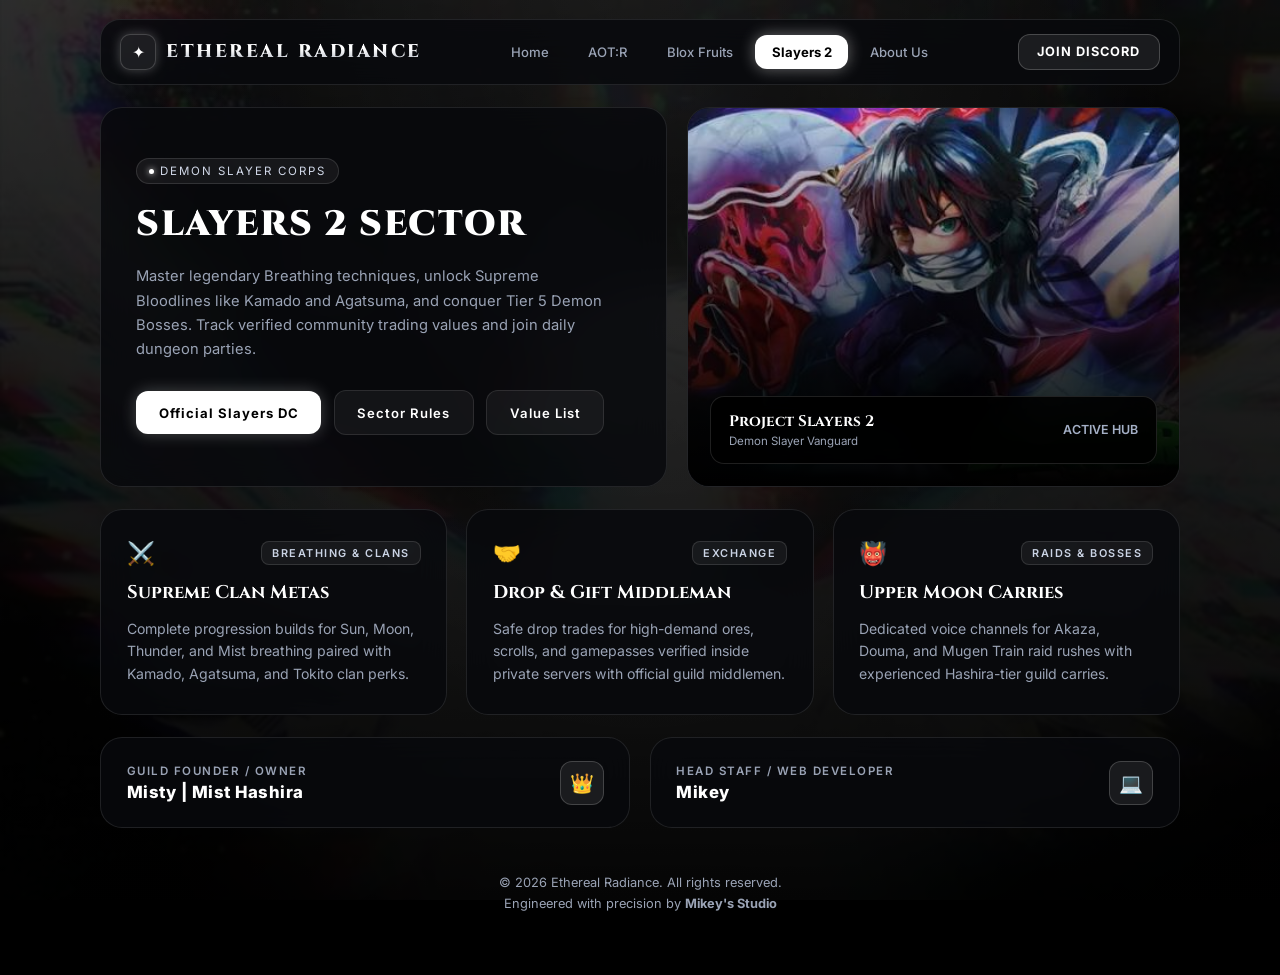
==== slayer2.html @ 4329088b "Add files via upload" ====
<!DOCTYPE html>
<html lang="en">
<head>
  <meta charset="UTF-8">
  <meta name="viewport" content="width=device-width, initial-scale=1.0">
  <title>Slayers 2 | Ethereal Radiance</title>
  <link rel="preconnect" href="https://fonts.googleapis.com">
  <link rel="preconnect" href="https://fonts.gstatic.com" crossorigin>
  <link href="https://fonts.googleapis.com/css2?family=Cinzel:wght@600;700;900&family=Inter:wght@300;400;500;600;700&display=swap" rel="stylesheet">
  <link rel="stylesheet" href="style.css">
</head>
<body>

  <div class="wrapper">
    <!-- Navbar -->
    <nav>
      <a href="index.html" class="brand">
        <div class="brand-icon">✦</div>
        <div class="brand-title">ETHEREAL RADIANCE</div>
      </a>

      <div class="nav-links">
        <a href="index.html" class="nav-link">Home</a>
        <a href="aotr.html" class="nav-link">AOT:R</a>
        <a href="bloxfruits.html" class="nav-link">Blox Fruits</a>
        <a href="slayer2.html" class="nav-link active">Slayers 2</a>
        <a href="about.html" class="nav-link">About Us</a>
      </div>

      <a href="https://discord.gg/" target="_blank" class="nav-cta">JOIN DISCORD</a>
    </nav>

    <!-- Bento Hero -->
    <div class="hero-bento">
      <div class="card hero-content">
        <div class="hero-tag"><span></span> Demon Slayer Corps</div>
        <h1 class="hero-title">Slayers 2 Sector</h1>
        <p class="hero-desc">
          Master legendary Breathing techniques, unlock Supreme Bloodlines like Kamado and Agatsuma, and conquer Tier 5 Demon Bosses. Track verified community trading values and join daily dungeon parties.
        </p>

        <div class="btn-row">
          <a href="https://discord.gg/projectslayers" target="_blank" class="btn-primary">Official Slayers DC</a>
          <button class="btn-glass" onclick="openModal('slayerRulesModal')">Sector Rules</button>
          <a href="https://project-slayers.fandom.com/wiki/Trading_Value_List" target="_blank" class="btn-glass">Value List</a>
        </div>
      </div>

      <div class="card hero-visual">
        <img src="slayer2.jpg" alt="Slayers 2 Division" class="hero-img">
        <div class="hero-gradient"></div>
        <div class="visual-footer">
          <div>
            <div class="visual-badge-title">Project Slayers 2</div>
            <div class="visual-badge-sub">Demon Slayer Vanguard</div>
          </div>
          <span style="font-size: 0.78rem; font-weight: 600; color: #a4b0c6;">ACTIVE HUB</span>
        </div>
      </div>
    </div>

    <!-- 3 Bottom Cards -->
    <div class="bottom-bento">
      <div class="card feature-card">
        <div class="feature-head">
          <span style="font-size: 1.4rem;">⚔️</span>
          <span class="feature-badge">BREATHING & CLANS</span>
        </div>
        <h3 class="feature-title">Supreme Clan Metas</h3>
        <p class="feature-desc">Complete progression builds for Sun, Moon, Thunder, and Mist breathing paired with Kamado, Agatsuma, and Tokito clan perks.</p>
      </div>

      <div class="card feature-card">
        <div class="feature-head">
          <span style="font-size: 1.4rem;">🤝</span>
          <span class="feature-badge">EXCHANGE</span>
        </div>
        <h3 class="feature-title">Drop & Gift Middleman</h3>
        <p class="feature-desc">Safe drop trades for high-demand ores, scrolls, and gamepasses verified inside private servers with official guild middlemen.</p>
      </div>

      <div class="card feature-card">
        <div class="feature-head">
          <span style="font-size: 1.4rem;">👹</span>
          <span class="feature-badge">RAIDS & BOSSES</span>
        </div>
        <h3 class="feature-title">Upper Moon Carries</h3>
        <p class="feature-desc">Dedicated voice channels for Akaza, Douma, and Mugen Train raid rushes with experienced Hashira-tier guild carries.</p>
      </div>
    </div>

    <!-- Leadership Row -->
    <div class="staff-row">
      <div class="card staff-box">
        <div class="staff-info">
          <div class="staff-role">Guild Founder / Owner</div>
          <div class="staff-name">Misty | Mist Hashira</div>
        </div>
        <div class="staff-avatar">👑</div>
      </div>

      <div class="card staff-box">
        <div class="staff-info">
          <div class="staff-role">Head Staff / Web Developer</div>
          <div class="staff-name">Mikey</div>
        </div>
        <div class="staff-avatar">💻</div>
      </div>
    </div>

    <footer>
      <p>© 2026 Ethereal Radiance. All rights reserved.</p>
      <p style="margin-top: 6px;">Engineered with precision by <strong>Mikey's Studio</strong></p>
    </footer>
  </div>

  <!-- Slayers 2 Rules Modal -->
  <div class="modal-overlay" id="slayerRulesModal">
    <div class="modal-box">
      <div class="modal-header">
        <div class="modal-title">Slayers 2 Rules</div>
        <button class="modal-close" onclick="closeModal('slayerRulesModal')">&times;</button>
      </div>

      <div class="rule-sec">
        <div class="rule-title">No Exploiting & Fair Play</div>
        <ul class="rule-list">
          <li><span>»</span> Do not use hacks, scripts, or unauthorized exploits.</li>
          <li><span>»</span> Do not promote or distribute cheating tools.</li>
          <li><span>»</span> Report exploiters to the appropriate staff.</li>
          <li><span>»</span> Do not intentionally disrupt other players' gameplay.</li>
          <li><span>»</span> Do not abuse glitches for unfair advantages.</li>
        </ul>
      </div>

      <div class="rule-sec">
        <div class="rule-title">Game Content & Accuracy</div>
        <ul class="rule-list">
          <li><span>»</span> Do not spread fake updates or announcements.</li>
          <li><span>»</span> Do not intentionally share misleading guides or claims.</li>
          <li><span>»</span> Keep game-related information accurate.</li>
        </ul>
      </div>

      <div class="rule-sec">
        <div class="rule-title">Account Safety</div>
        <ul class="rule-list">
          <li><span>»</span> Never share passwords or login credentials.</li>
          <li><span>»</span> Avoid suspicious links and downloads.</li>
          <li><span>»</span> Report suspicious account-related activity to staff.</li>
        </ul>
      </div>
    </div>
  </div>

  <script>
    function openModal(id) { document.getElementById(id).classList.add('active'); }
    function closeModal(id) { document.getElementById(id).classList.remove('active'); }
    window.onclick = function(e) {
      if (e.target.classList.contains('modal-overlay')) {
        closeModal('slayerRulesModal');
      }
    };
  </script>
</body>
</html>
---- style.css ----
:root {
  --bg: #000000;
  --card-bg: rgba(8, 9, 13, 0.82);
  --card-border: rgba(255, 255, 255, 0.1);
  --card-border-hover: rgba(255, 255, 255, 0.3);
  --text-muted: #9aa3b5;
  --glow: rgba(255, 255, 255, 0.25);
}

* {
  margin: 0;
  padding: 0;
  box-sizing: border-box;
  font-family: 'Inter', sans-serif;
}

body {
  background-color: var(--bg);
  background-image: 
    radial-gradient(ellipse at 50% -10%, rgba(255, 255, 255, 0.08) 0%, transparent 60%),
    linear-gradient(180deg, rgba(0, 0, 0, 0.82), rgba(0, 0, 0, 0.98)),
    url('bg.jpg');
  background-size: cover;
  background-position: center top;
  background-attachment: fixed;
  color: #ffffff;
  min-height: 100vh;
  display: flex;
  flex-direction: column;
  align-items: center;
  padding: 1.2rem 1rem 3.5rem;
  overflow-x: hidden;
}

.wrapper {
  width: 100%;
  max-width: 1080px;
  display: flex;
  flex-direction: column;
  gap: 1.4rem;
}

nav {
  width: 100%;
  background: var(--card-bg);
  border: 1px solid var(--card-border);
  backdrop-filter: blur(16px);
  -webkit-backdrop-filter: blur(16px);
  border-radius: 20px;
  padding: 0.85rem 1.2rem;
  display: flex;
  align-items: center;
  justify-content: space-between;
  gap: 1rem;
  flex-wrap: wrap;
}

.brand {
  display: flex;
  align-items: center;
  gap: 10px;
  text-decoration: none;
}

.brand-icon {
  width: 36px;
  height: 36px;
  border-radius: 10px;
  background: rgba(255, 255, 255, 0.08);
  border: 1px solid rgba(255, 255, 255, 0.18);
  display: grid;
  place-items: center;
  font-size: 1rem;
  box-shadow: 0 0 12px var(--glow);
  color: #fff;
}

.brand-title {
  font-family: 'Cinzel', serif;
  font-size: 1.15rem;
  font-weight: 800;
  letter-spacing: 2.5px;
  background: linear-gradient(180deg, #fff 40%, #a4abb8 100%);
  -webkit-background-clip: text;
  -webkit-text-fill-color: transparent;
}

.nav-links {
  display: flex;
  align-items: center;
  gap: 0.4rem;
  flex-wrap: wrap;
}

.nav-link {
  background: transparent;
  border: 1px solid transparent;
  color: var(--text-muted);
  padding: 0.5rem 0.95rem;
  border-radius: 12px;
  font-size: 0.82rem;
  font-weight: 500;
  text-decoration: none;
  transition: all 0.25s ease;
}

.nav-link:hover {
  color: #fff;
  background: rgba(255, 255, 255, 0.05);
}

.nav-link.active {
  background: #ffffff;
  color: #000000;
  font-weight: 700;
  box-shadow: 0 0 16px rgba(255, 255, 255, 0.4);
}

.nav-cta {
  background: rgba(255, 255, 255, 0.08);
  color: #fff;
  border: 1px solid rgba(255, 255, 255, 0.2);
  padding: 0.6rem 1.15rem;
  border-radius: 12px;
  font-size: 0.8rem;
  font-weight: 700;
  text-decoration: none;
  letter-spacing: 1px;
  transition: all 0.25s ease;
}

.nav-cta:hover {
  background: #ffffff;
  color: #000000;
  box-shadow: 0 0 20px rgba(255, 255, 255, 0.5);
}

.hero-bento {
  display: grid;
  grid-template-columns: 1.15fr 1fr;
  gap: 1.2rem;
}

@media (max-width: 820px) {
  .hero-bento {
    grid-template-columns: 1fr;
  }
}

.card {
  background: var(--card-bg);
  border: 1px solid var(--card-border);
  border-radius: 22px;
  backdrop-filter: blur(16px);
  -webkit-backdrop-filter: blur(16px);
  position: relative;
  overflow: hidden;
  transition: border-color 0.3s ease;
}

.card:hover {
  border-color: var(--card-border-hover);
}

.hero-content {
  padding: 2.2rem;
  display: flex;
  flex-direction: column;
  justify-content: center;
  gap: 1.2rem;
  min-height: 380px;
}

.hero-tag {
  align-self: flex-start;
  display: inline-flex;
  align-items: center;
  gap: 6px;
  font-size: 0.72rem;
  text-transform: uppercase;
  letter-spacing: 2px;
  padding: 5px 12px;
  border-radius: 999px;
  background: rgba(255, 255, 255, 0.06);
  border: 1px solid rgba(255, 255, 255, 0.12);
  color: #d1d8e8;
}

.hero-tag span {
  width: 5px;
  height: 5px;
  background: #fff;
  border-radius: 50%;
  box-shadow: 0 0 6px #fff;
}

.hero-title {
  font-family: 'Cinzel', serif;
  font-size: 2.2rem;
  line-height: 1.18;
  font-weight: 900;
  letter-spacing: 1.5px;
  text-transform: uppercase;
}

.hero-desc {
  font-size: 0.92rem;
  color: var(--text-muted);
  line-height: 1.65;
  max-width: 480px;
}

.btn-row {
  display: flex;
  align-items: center;
  gap: 0.8rem;
  flex-wrap: wrap;
  margin-top: 0.6rem;
}

.btn-primary {
  background: #ffffff;
  color: #000000;
  border: none;
  padding: 0.85rem 1.4rem;
  border-radius: 12px;
  font-weight: 700;
  font-size: 0.82rem;
  letter-spacing: 1px;
  cursor: pointer;
  text-decoration: none;
  display: inline-block;
  transition: all 0.25s ease;
  box-shadow: 0 0 16px rgba(255, 255, 255, 0.25);
}

.btn-primary:hover {
  box-shadow: 0 0 24px rgba(255, 255, 255, 0.5);
  transform: translateY(-2px);
}

.btn-glass {
  background: rgba(255, 255, 255, 0.05);
  color: #ffffff;
  border: 1px solid var(--card-border);
  padding: 0.85rem 1.4rem;
  border-radius: 12px;
  font-weight: 600;
  font-size: 0.82rem;
  letter-spacing: 1px;
  cursor: pointer;
  text-decoration: none;
  display: inline-block;
  transition: all 0.25s ease;
}

.btn-glass:hover {
  background: rgba(255, 255, 255, 0.1);
  border-color: rgba(255, 255, 255, 0.3);
}

.hero-visual {
  min-height: 380px;
  position: relative;
  display: flex;
  align-items: flex-end;
  padding: 1.4rem;
}

.hero-img {
  position: absolute;
  inset: 0;
  width: 100%;
  height: 100%;
  object-fit: cover;
  object-position: center;
}

.hero-gradient {
  position: absolute;
  inset: 0;
  background: linear-gradient(180deg, rgba(0,0,0,0.05) 0%, rgba(0,0,0,0.75) 65%, #000000 100%);
  z-index: 1;
}

.visual-footer {
  position: relative;
  z-index: 2;
  width: 100%;
  display: flex;
  justify-content: space-between;
  align-items: center;
  background: rgba(0, 0, 0, 0.88);
  backdrop-filter: blur(12px);
  padding: 0.9rem 1.1rem;
  border-radius: 14px;
  border: 1px solid rgba(255, 255, 255, 0.12);
}

.visual-badge-title {
  font-family: 'Cinzel', serif;
  font-size: 0.95rem;
  font-weight: 700;
  color: #ffffff;
}

.visual-badge-sub {
  font-size: 0.72rem;
  color: var(--text-muted);
  margin-top: 2px;
}

.bottom-bento {
  display: grid;
  grid-template-columns: repeat(3, 1fr);
  gap: 1.2rem;
}

@media (max-width: 820px) {
  .bottom-bento {
    grid-template-columns: 1fr;
  }
}

.feature-card {
  padding: 1.8rem 1.6rem;
  display: flex;
  flex-direction: column;
  gap: 0.8rem;
}

.feature-head {
  display: flex;
  justify-content: space-between;
  align-items: center;
}

.feature-badge {
  font-size: 0.68rem;
  letter-spacing: 1.5px;
  padding: 4px 10px;
  border-radius: 8px;
  background: rgba(255, 255, 255, 0.06);
  border: 1px solid rgba(255, 255, 255, 0.12);
  color: #cad3e4;
  font-weight: 600;
}

.feature-title {
  font-family: 'Cinzel', serif;
  font-size: 1.15rem;
  font-weight: 700;
  color: #ffffff;
}

.feature-desc {
  font-size: 0.88rem;
  color: var(--text-muted);
  line-height: 1.6;
}

.staff-row {
  display: grid;
  grid-template-columns: 1fr 1fr;
  gap: 1.2rem;
}

@media (max-width: 600px) {
  .staff-row {
    grid-template-columns: 1fr;
  }
}

.staff-box {
  padding: 1.4rem 1.6rem;
  display: flex;
  justify-content: space-between;
  align-items: center;
  gap: 1rem;
}

.staff-info {
  display: flex;
  flex-direction: column;
  gap: 4px;
}

.staff-role {
  font-size: 0.72rem;
  color: var(--text-muted);
  text-transform: uppercase;
  letter-spacing: 1.5px;
  font-weight: 600;
}

.staff-name {
  font-weight: 800;
  color: #ffffff;
  font-size: 1.05rem;
  letter-spacing: 0.5px;
}

.staff-avatar {
  min-width: 44px;
  height: 44px;
  border-radius: 12px;
  background: rgba(255, 255, 255, 0.08);
  border: 1px solid rgba(255, 255, 255, 0.18);
  display: grid;
  place-items: center;
  font-size: 1.2rem;
  flex-shrink: 0;
}

footer {
  text-align: center;
  padding: 1.5rem 1rem 0.5rem;
  font-size: 0.8rem;
  color: var(--text-muted);
}

/* Modal Popup Framework */
.modal-overlay {
  position: fixed;
  inset: 0;
  background: rgba(0, 0, 0, 0.88);
  backdrop-filter: blur(12px);
  -webkit-backdrop-filter: blur(12px);
  z-index: 999;
  display: none;
  align-items: center;
  justify-content: center;
  padding: 1.2rem;
}

.modal-overlay.active {
  display: flex;
}

.modal-box {
  background: #08090d;
  border: 1px solid rgba(255, 255, 255, 0.18);
  box-shadow: 0 0 50px rgba(0,0,0,0.9), 0 0 20px rgba(255,255,255,0.05);
  border-radius: 20px;
  width: 100%;
  max-width: 540px;
  max-height: 85vh;
  overflow-y: auto;
  padding: 1.6rem;
}

.modal-header {
  display: flex;
  justify-content: space-between;
  align-items: center;
  border-bottom: 1px solid rgba(255, 255, 255, 0.1);
  padding-bottom: 0.8rem;
  margin-bottom: 1.2rem;
}

.modal-title {
  font-family: 'Cinzel', serif;
  font-size: 1.2rem;
  letter-spacing: 2px;
  color: #fff;
}

.modal-close {
  background: transparent;
  border: none;
  color: var(--text-muted);
  font-size: 1.6rem;
  cursor: pointer;
  transition: color 0.2s;
}

.modal-close:hover {
  color: #ffffff;
}

.rule-sec {
  margin-bottom: 1.4rem;
}

.rule-title {
  font-family: 'Cinzel', serif;
  font-size: 0.95rem;
  color: #ffffff;
  margin-bottom: 0.5rem;
  letter-spacing: 1px;
}

.rule-list {
  list-style: none;
  display: flex;
  flex-direction: column;
  gap: 0.45rem;
}

.rule-list li {
  font-size: 0.83rem;
  color: #b3bccd;
  line-height: 1.5;
  display: flex;
  align-items: flex-start;
  gap: 8px;
}

.rule-list li span {
  color: #fff;
  font-weight: 700;
}
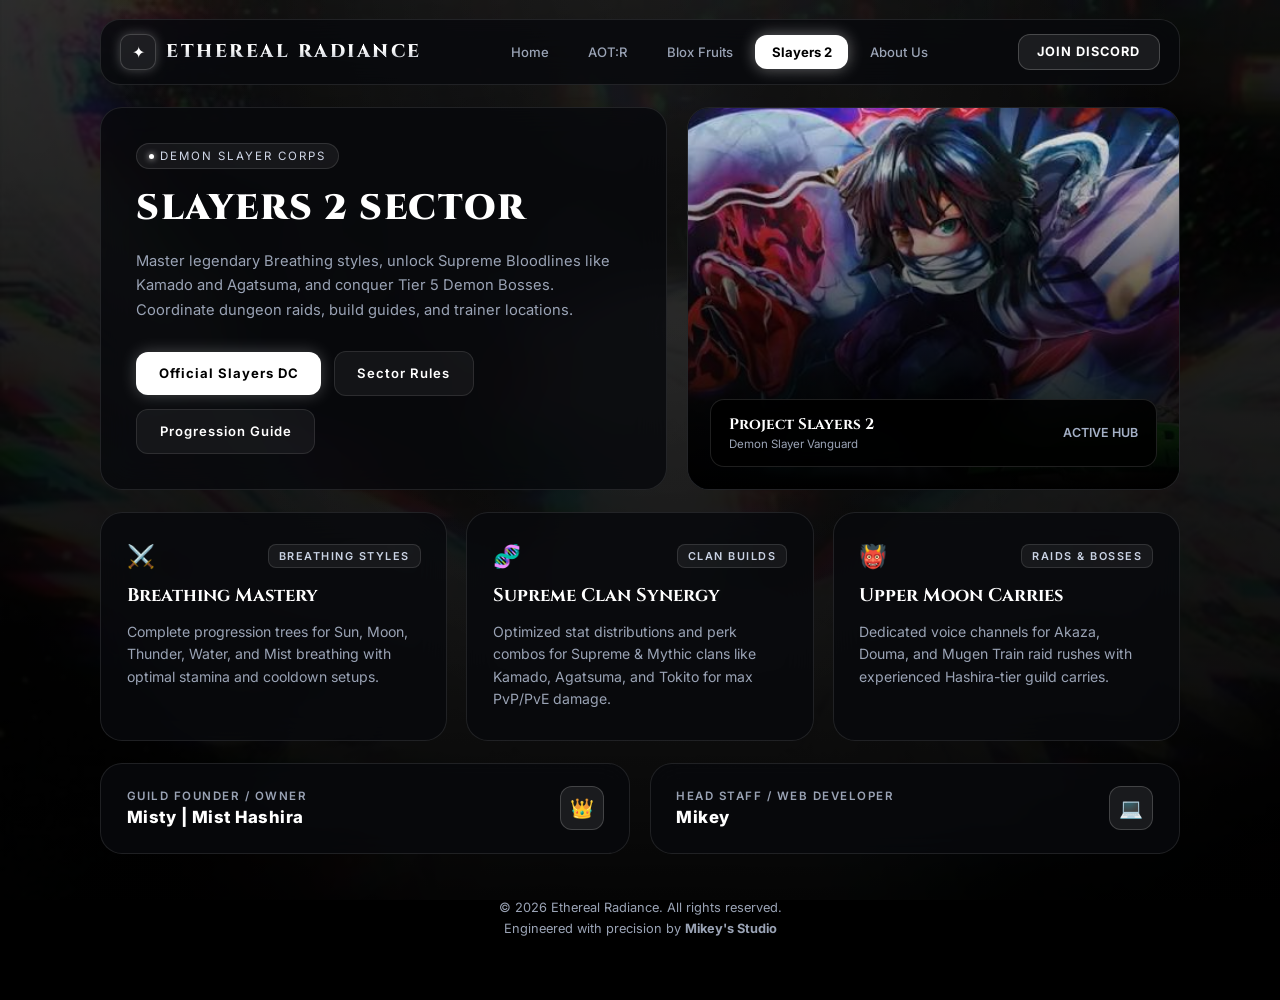
==== commit 16bbd3f4: "Update slayer2.html" ====
--- a/slayer2.html
+++ b/slayer2.html
@@ -27,7 +27,7 @@
         <a href="about.html" class="nav-link">About Us</a>
       </div>
 
-      <a href="https://discord.gg/" target="_blank" class="nav-cta">JOIN DISCORD</a>
+      <a href="https://discord.gg/2vvDxJYGn" target="_blank" class="nav-cta">JOIN DISCORD</a>
     </nav>
 
     <!-- Bento Hero -->
@@ -36,13 +36,13 @@
         <div class="hero-tag"><span></span> Demon Slayer Corps</div>
         <h1 class="hero-title">Slayers 2 Sector</h1>
         <p class="hero-desc">
-          Master legendary Breathing techniques, unlock Supreme Bloodlines like Kamado and Agatsuma, and conquer Tier 5 Demon Bosses. Track verified community trading values and join daily dungeon parties.
+          Master legendary Breathing styles, unlock Supreme Bloodlines like Kamado and Agatsuma, and conquer Tier 5 Demon Bosses. Coordinate dungeon raids, build guides, and trainer locations.
         </p>
 
         <div class="btn-row">
           <a href="https://discord.gg/projectslayers" target="_blank" class="btn-primary">Official Slayers DC</a>
           <button class="btn-glass" onclick="openModal('slayerRulesModal')">Sector Rules</button>
-          <a href="https://project-slayers.fandom.com/wiki/Trading_Value_List" target="_blank" class="btn-glass">Value List</a>
+          <a href="https://project-slayers.fandom.com/wiki/Project_Slayers_Wiki" target="_blank" class="btn-glass">Progression Guide</a>
         </div>
       </div>
 
@@ -64,19 +64,19 @@
       <div class="card feature-card">
         <div class="feature-head">
           <span style="font-size: 1.4rem;">⚔️</span>
-          <span class="feature-badge">BREATHING & CLANS</span>
+          <span class="feature-badge">BREATHING STYLES</span>
         </div>
-        <h3 class="feature-title">Supreme Clan Metas</h3>
-        <p class="feature-desc">Complete progression builds for Sun, Moon, Thunder, and Mist breathing paired with Kamado, Agatsuma, and Tokito clan perks.</p>
+        <h3 class="feature-title">Breathing Mastery</h3>
+        <p class="feature-desc">Complete progression trees for Sun, Moon, Thunder, Water, and Mist breathing with optimal stamina and cooldown setups.</p>
       </div>
 
       <div class="card feature-card">
         <div class="feature-head">
-          <span style="font-size: 1.4rem;">🤝</span>
-          <span class="feature-badge">EXCHANGE</span>
+          <span style="font-size: 1.4rem;">🧬</span>
+          <span class="feature-badge">CLAN BUILDS</span>
         </div>
-        <h3 class="feature-title">Drop & Gift Middleman</h3>
-        <p class="feature-desc">Safe drop trades for high-demand ores, scrolls, and gamepasses verified inside private servers with official guild middlemen.</p>
+        <h3 class="feature-title">Supreme Clan Synergy</h3>
+        <p class="feature-desc">Optimized stat distributions and perk combos for Supreme & Mythic clans like Kamado, Agatsuma, and Tokito for max PvP/PvE damage.</p>
       </div>
 
       <div class="card feature-card">
@@ -125,29 +125,29 @@
       <div class="rule-sec">
         <div class="rule-title">No Exploiting & Fair Play</div>
         <ul class="rule-list">
-          <li><span>»</span> Do not use hacks, scripts, or unauthorized exploits.</li>
-          <li><span>»</span> Do not promote or distribute cheating tools.</li>
-          <li><span>»</span> Report exploiters to the appropriate staff.</li>
-          <li><span>»</span> Do not intentionally disrupt other players' gameplay.</li>
-          <li><span>»</span> Do not abuse glitches for unfair advantages.</li>
+          <li><span>»</span> Do not use hacks, scripts, or unauthorized exploits.[span_0](start_span)[span_0](end_span)</li>
+          <li><span>»</span> Do not promote or distribute cheating tools.[span_1](start_span)[span_1](end_span)</li>
+          <li><span>»</span> Report exploiters to the appropriate staff.[span_2](start_span)[span_2](end_span)</li>
+          <li><span>»</span> Do not intentionally disrupt other players' gameplay.[span_3](start_span)[span_3](end_span)</li>
+          <li><span>»</span> Do not abuse glitches for unfair advantages.[span_4](start_span)[span_4](end_span)</li>
         </ul>
       </div>
 
       <div class="rule-sec">
         <div class="rule-title">Game Content & Accuracy</div>
         <ul class="rule-list">
-          <li><span>»</span> Do not spread fake updates or announcements.</li>
-          <li><span>»</span> Do not intentionally share misleading guides or claims.</li>
-          <li><span>»</span> Keep game-related information accurate.</li>
+          <li><span>»</span> Do not spread fake updates or announcements.[span_5](start_span)[span_5](end_span)[span_6](start_span)[span_6](end_span)</li>
+          <li><span>»</span> Do not intentionally share misleading guides or claims.[span_7](start_span)[span_7](end_span)</li>
+          <li><span>»</span> Keep game-related information accurate.[span_8](start_span)[span_8](end_span)</li>
         </ul>
       </div>
 
       <div class="rule-sec">
         <div class="rule-title">Account Safety</div>
         <ul class="rule-list">
-          <li><span>»</span> Never share passwords or login credentials.</li>
-          <li><span>»</span> Avoid suspicious links and downloads.</li>
-          <li><span>»</span> Report suspicious account-related activity to staff.</li>
+          <li><span>»</span> Never share passwords or login credentials.[span_9](start_span)[span_9](end_span)</li>
+          <li><span>»</span> Avoid suspicious links and downloads.[span_10](start_span)[span_10](end_span)</li>
+          <li><span>»</span> Report suspicious account-related activity to staff.[span_11](start_span)[span_11](end_span)</li>
         </ul>
       </div>
     </div>
@@ -163,4 +163,5 @@
     };
   </script>
 </body>
-</html>
+            </html>
+                                              
